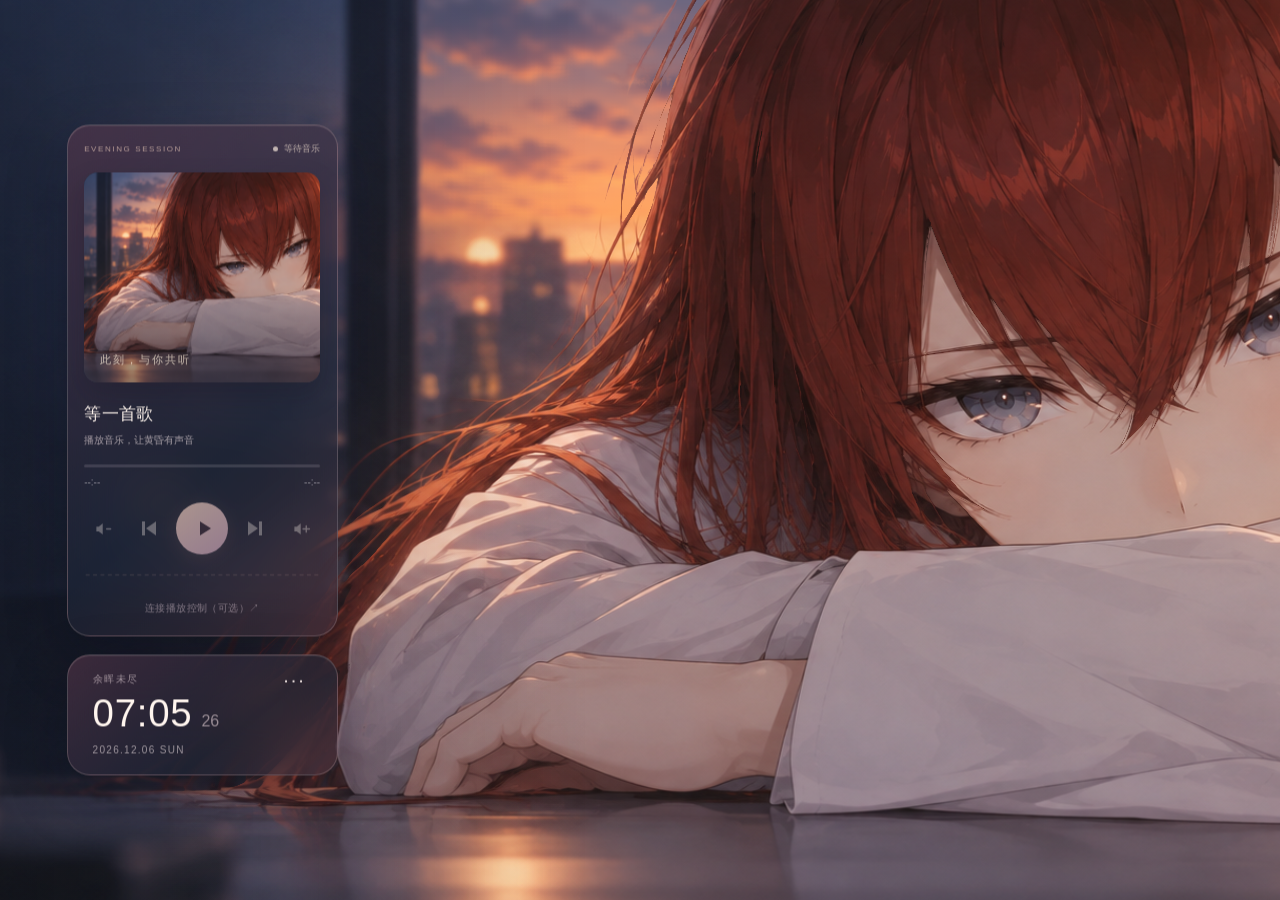
==== index.html @ 86c70a74 "Initial commit: Kurisu Evening Player" ====
<!doctype html>
<html lang="zh-CN">
<head>
  <meta charset="utf-8">
  <meta name="viewport" content="width=device-width,initial-scale=1">
  <meta name="color-scheme" content="dark">
  <title>暮色共听 · 牧濑红莉栖</title>
  <link rel="stylesheet" href="style.css?v=18">
</head>
<body>
  <div class="scene-depth" aria-hidden="true">
    <div class="scene"></div>
    <canvas id="hair-scene" hidden></canvas>
  </div>
  <div class="shade" aria-hidden="true"></div>
  <main class="widgets">
    <section class="player glass" aria-label="音乐播放器">
      <header><span class="eyebrow">EVENING SESSION</span><span id="status" class="status">等待音乐</span></header>
      <div class="artwork"><img id="cover" src="assets/kurisu-resting.png" alt="歌曲封面占位图"><img id="cover-hd" class="album" alt="高清专辑封面" referrerpolicy="no-referrer"><div class="art-shade"></div><span class="art-caption" id="art-caption">此刻，与你共听</span></div>
      <div class="track"><h1 id="title">等一首歌</h1><p id="artist">播放音乐，让黄昏有声音</p><p id="album" hidden></p></div>
      <section id="lyrics" aria-label="歌词" hidden><p id="lyric-current"><span class="lyric-main"></span><span class="lyric-sub"></span></p><p id="lyric-next"></p><small id="lyric-source"></small></section>
      <div class="timeline"><div id="progress" role="progressbar" aria-label="歌曲进度" aria-valuemin="0" aria-valuemax="100" aria-valuenow="0"><i id="progress-fill"></i></div><div class="times"><span id="elapsed">--:--</span><span id="duration">--:--</span></div></div>
      <div class="controls">
        <button id="volume-down" class="small" aria-label="降低系统音量" title="降低系统音量" disabled><svg viewBox="0 0 24 24"><path d="M11 5 6 9H3v6h3l5 4V5Z"/><path class="line" d="M16 12h5"/></svg></button>
        <button id="previous" aria-label="上一首" title="上一首" disabled><svg viewBox="0 0 24 24"><path d="M5 5h3v14H5zM19 5 9 12l10 7z"/></svg></button>
        <button id="toggle" class="primary" aria-label="播放或暂停" title="播放或暂停" disabled><svg id="play-icon" viewBox="0 0 24 24"><path d="m9 5 11 7-11 7z"/></svg><svg id="pause-icon" viewBox="0 0 24 24" hidden><path d="M6 5h4v14H6zM14 5h4v14h-4z"/></svg></button>
        <button id="next" aria-label="下一首" title="下一首" disabled><svg viewBox="0 0 24 24"><path d="M16 5h3v14h-3zM5 5l10 7-10 7z"/></svg></button>
        <button id="volume-up" class="small" aria-label="提高系统音量" title="提高系统音量" disabled><svg viewBox="0 0 24 24"><path d="M11 5 6 9H3v6h3l5 4V5Z"/><path class="line" d="M18 8v8m-4-4h8"/></svg></button>
      </div>
      <canvas id="spectrum" aria-label="实时音乐频谱"></canvas>
      <button class="connection" id="connection">连接播放控制 <span>↗</span></button>
    </section>
    <section class="clock glass" aria-label="本地时间"><div class="clock-top"><span>余晖未尽</span><button id="settings" aria-label="播放器设置" title="播放器设置">···</button></div><div class="clock-row"><time id="clock">00:00</time><span id="seconds">00</span></div><p id="date"></p></section>
  </main>
  <dialog id="settings-dialog">
    <form id="settings-form"><div class="dialog-heading"><h2>播放控制</h2><button type="button" id="close-settings" aria-label="关闭">×</button></div>
      <p id="connection-description">封面、歌名由支持 Windows 媒体会话的音乐软件提供。本机控制器可选，用于播放控制及酷狗时间补充。联网增强会向 LRCLIB、MusicBrainz 查询歌名、歌手和专辑，可在壁纸属性中关闭。</p>
      <div id="host-instructions" hidden><p>桌面壁纸不接收键盘输入，请在 Wallpaper Engine 主窗口中填写：</p><ol><li>选中「暮色共听 · 牧濑红莉栖」壁纸。</li><li>在右侧壁纸属性找到「本机播放控制连接码（可选）」。</li><li>粘贴控制器显示的连接码，点击「确定」或「应用」。</li></ol><p class="hint">不是在桌面上的这个弹窗中输入。要长期断开，请清空壁纸属性中的连接码。</p></div>
      <div id="browser-connection"><label for="token">本机控制器连接码</label><input id="token" type="password" autocomplete="off" spellcheck="false" placeholder="粘贴控制器显示的连接码"></div>
      <p class="hint" id="controller-hint">控制器：tools/start-controller.cmd。它只在本机运行；歌名和封面能否显示，取决于音乐软件是否提供系统媒体信息。</p>
      <div class="dialog-actions"><button type="button" id="disconnect">断开</button><button type="button" id="retry-connect" hidden>重新检查连接</button><button type="submit" id="submit-connect">连接</button></div><p id="connect-result" role="status"></p>
    </form>
  </dialog>
  <div id="toast" role="status" hidden></div>
  <script src="media-state.js?v=18"></script>
  <script src="src/utils/chinese.js?v=18"></script>
  <script src="src/utils/track.js?v=18"></script>
  <script src="src/media/MediaState.js?v=18"></script>
  <script src="src/media/WallpaperMediaProvider.js?v=18"></script>
  <script src="src/utils/network.js?v=18"></script>
  <script src="src/services/MediaCache.js?v=18"></script>
  <script src="src/services/lyrics/lrcParser.js?v=18"></script>
  <script src="src/services/lyrics/ttmlParser.js?v=18"></script>
  <script src="src/services/lyrics/LyricsProvider.js?v=18"></script>
  <script src="src/services/lyrics/LrclibProvider.js?v=18"></script>
  <script src="src/services/lyrics/KugouLyricsProvider.js?v=18"></script>
  <script src="src/services/lyrics/AmllLyricsProvider.js?v=18"></script>
  <script src="src/services/artwork/ArtworkProvider.js?v=18"></script>
  <script src="src/services/artwork/MusicBrainzArtworkProvider.js?v=18"></script>
  <script src="src/media/MediaEnrichment.js?v=18"></script>
  <script src="src/components/NowPlaying/NowPlaying.js?v=18"></script>
  <script src="hair-motion.js?v=18"></script>
  <script src="wallpaper.js?v=18"></script>
</body>
</html>
---- style.css ----
:root{--accent:230,169,158;--widget-scale:1;--scene-brightness:1;--glass-opacity:.58;font-family:"Segoe UI","Microsoft YaHei",sans-serif;color:#fff5ee;color-scheme:dark}
*{box-sizing:border-box}html,body{width:100%;height:100%;margin:0;overflow:hidden}body{background:#171c29}button,input{font:inherit}button{color:inherit;cursor:pointer}button:focus-visible,input:focus-visible{outline:2px solid #f6cbb9;outline-offset:4px}button:disabled{cursor:default;opacity:.32}svg{width:24px;height:24px;fill:currentColor}.line{fill:none;stroke:currentColor;stroke-width:1.7;stroke-linecap:round}[hidden]{display:none!important}
.scene{position:absolute;inset:0;background:url('assets/kurisu-resting.png') center center/cover no-repeat;filter:brightness(var(--scene-brightness))}.shade{position:absolute;inset:0;background:linear-gradient(90deg,rgba(9,14,25,.28),transparent 46%);pointer-events:none}
.widgets{position:absolute;left:5.2vw;top:50%;width:min(21vw,460px);min-width:220px;transform:translateY(-50%) scale(var(--widget-scale));transform-origin:left center;display:grid;gap:18px}
.glass{border:1px solid rgba(255,224,217,.2);background:linear-gradient(140deg,rgba(91,57,78,var(--glass-opacity)),rgba(30,39,58,.6) 63%,rgba(75,53,67,.56));backdrop-filter:blur(24px);-webkit-backdrop-filter:blur(24px);box-shadow:0 20px 60px #080d1e40,inset 0 1px 0 #ffddd314;border-radius:23px}
.player{padding:clamp(16px,1.3vw,27px)}header{display:flex;align-items:center;justify-content:space-between;gap:8px;margin-bottom:17px}.eyebrow{font-size:clamp(8px,.56vw,12px);letter-spacing:.2em;color:#f0cfbfaa}.status{font-size:clamp(9px,.62vw,13px);color:#f8e6d5aa;white-space:nowrap}.status:before{content:"";display:inline-block;width:5px;height:5px;background:#c1b4b1;border-radius:50%;margin-right:6px}.playing .status:before{background:#e9b5a0;box-shadow:0 0 8px #f9bf9470}
.artwork{position:relative;width:100%;aspect-ratio:1.12;border-radius:14px;overflow:hidden;background:#273042;box-shadow:0 12px 26px #100e1a38}.artwork img{display:block;width:100%;height:100%;object-fit:cover;object-position:81% 44%}.artwork img.album{object-position:center}.art-shade{position:absolute;inset:0;background:linear-gradient(transparent 55%,#15152075)}.art-caption{position:absolute;bottom:15px;left:16px;font-size:11px;letter-spacing:.18em;color:#fff0dcbb}.track{margin:20px 0 17px;min-width:0}.track h1{font-size:clamp(17px,1.3vw,28px);font-weight:500;letter-spacing:.025em;margin:0 0 8px;white-space:nowrap;overflow:hidden;text-overflow:ellipsis}.track p{font-size:clamp(10px,.74vw,15px);margin:0;color:#eddee0a3;white-space:nowrap;overflow:hidden;text-overflow:ellipsis}
#progress{height:3px;background:#e9dce425;border-radius:5px;overflow:hidden}#progress-fill{display:block;height:100%;width:0;background:rgb(var(--accent));border-radius:5px}.times{display:flex;justify-content:space-between;font-size:10px;font-variant-numeric:tabular-nums;color:#dcd8de92;margin-top:9px}.controls{display:flex;align-items:center;justify-content:space-between;margin:15px 0 8px;gap:8px}.controls button{border:0;background:none;display:grid;place-items:center;width:38px;height:38px;border-radius:50%;transition:background .18s,transform .18s}.controls button:not(:disabled):hover{background:#f2c5bb22;transform:translateY(-1px)}.controls .small svg{width:19px;height:19px}.controls .primary{width:52px;height:52px;color:#3f2e3b;background:linear-gradient(145deg,#f3d0bd,#cfa7bc);box-shadow:0 4px 20px #eda48c26}.controls .primary:not(:disabled):hover{background:#f5d6c4}.controls .primary:disabled{opacity:.65}.primary #play-icon{margin-left:1px}#spectrum{display:block;width:100%;height:25px;opacity:.65;margin-top:4px}.connection{display:block;margin:11px auto 0;padding:3px 6px;font-size:10px;letter-spacing:.04em;color:#ddc9d37f;background:none;border:0}.connection:hover{color:#f7ded1}.connection span{margin-left:5px}
.clock{padding:17px 25px 19px}.clock-top{display:flex;align-items:center;justify-content:space-between;color:#ead8dc9c;font-size:10px;letter-spacing:.15em}.clock-top button{border:0;background:none;font-size:20px;line-height:12px;color:#e3d8d6;letter-spacing:.1em}.clock-row{display:flex;align-items:baseline;gap:9px;margin-top:6px}.clock time{font-size:clamp(32px,3vw,60px);font-weight:250;line-height:1.1;letter-spacing:.02em;font-variant-numeric:tabular-nums}.clock #seconds{font-size:16px;font-weight:300;color:#d5c3c8a8;font-variant-numeric:tabular-nums}.clock p{font-size:10px;color:#ecdee29c;letter-spacing:.13em;margin:10px 0 0}
dialog{border:1px solid #dfc5cb40;border-radius:20px;background:#262638;color:#f5e8e7;padding:25px;width:min(430px,90vw);box-shadow:0 20px 90px #0008}dialog::backdrop{background:#0e122b88;backdrop-filter:blur(6px)}dialog h2{font-size:19px;margin:0}.dialog-heading{display:flex;align-items:center;justify-content:space-between}.dialog-heading button{border:0;background:none;font-size:28px;color:#ccb9c5}dialog p{line-height:1.9;font-size:13px;color:#d5c6cf}dialog label{display:block;font-size:12px;margin:20px 0 9px}dialog input{width:100%;border:1px solid #c5a2b344;border-radius:8px;background:#191c2b;color:#fff;padding:12px}dialog .hint{font-size:11px;color:#ad9dac}.dialog-actions{display:flex;justify-content:flex-end;gap:10px}.dialog-actions button{border:0;padding:10px 22px;border-radius:8px;background:#e1bbaa;color:#332b38}.dialog-actions button:first-child{background:#ffffff10;color:#d5c6cf}#connect-result{margin-bottom:0}#toast{position:fixed;bottom:4vh;left:50%;transform:translateX(-50%);padding:13px 22px;background:#262637ee;border:1px solid #e3c4d133;border-radius:12px;font-size:13px;max-width:90vw;box-shadow:0 12px 40px #0004}
@media(min-width:2400px){.widgets{gap:28px}.glass{border-radius:30px}header{margin-bottom:24px}.track{margin:27px 0 23px}.times,.connection,.clock-top,.clock p{font-size:15px}.controls{margin:24px 0 16px}.controls button{width:56px;height:56px}.controls .primary{width:74px;height:74px}.controls svg{width:32px;height:32px}#spectrum{height:34px}.clock{padding:25px 32px}.clock #seconds{font-size:23px}.art-caption{font-size:15px}}
@media(max-height:720px) and (min-aspect-ratio:4/3){.widgets{width:19vw;min-width:180px;gap:12px}.player{padding:13px}header{margin-bottom:10px}.artwork{aspect-ratio:1.35}.track{margin:12px 0}.controls{margin:8px 0 2px}.controls .primary{width:40px;height:40px}.clock{padding:12px 20px}.clock time{font-size:31px}.connection{margin-top:5px}#spectrum{height:18px}}
@media(max-aspect-ratio:4/3){.scene{background-position:70% center}.widgets{width:min(34vw,330px);min-width:180px;left:4vw}.shade{background:linear-gradient(90deg,#09101970,transparent 70%)}}
@media(prefers-reduced-motion:reduce){*{transition:none!important}}
dialog ol{padding-left:20px;font-size:13px;line-height:1.9;color:#eedcd6}dialog li+li{margin-top:7px}
#hair-scene{position:absolute;inset:0;width:100%;height:100%;pointer-events:none;filter:brightness(var(--scene-brightness))}.timeline-unavailable #progress{opacity:.35}.timeline-unavailable .times{justify-content:center}.timeline-unavailable #duration{display:none}
.scene-depth{position:absolute;inset:0;transform-origin:50% 50%;will-change:transform;pointer-events:none}
/* Now Playing remains independent of the animated scene. */
.artwork #cover-hd{position:absolute;inset:0;height:100%;opacity:0;transition:opacity .3s ease;pointer-events:none}
.artwork #cover-hd.ready{opacity:1}.artwork{max-height:25vh}
.track #album{font-size:10px;margin-top:6px;color:#d9c6cd75}
.track:has(+ #lyrics:not([hidden])){margin-bottom:8px}
#lyrics{margin:0 0 14px;min-width:0}
#lyrics p{margin:0;min-width:0}
#lyric-current{font-size:clamp(14px,.98vw,18px);font-weight:500;letter-spacing:.04em;line-height:1.45;color:#fff6ef}
#lyric-current .lyric-main{display:block;white-space:nowrap;overflow:hidden;text-overflow:ellipsis}
#lyric-current .lyric-sub{display:block;margin-top:3px;font-size:.78em;font-weight:400;letter-spacing:.03em;line-height:1.4;color:#f4d9cdb0;white-space:nowrap;overflow:hidden;text-overflow:ellipsis}
body:not(.playing) #lyrics{opacity:.72}
#lyric-next,#lyric-source{display:none!important}
.widgets{max-height:94vh}.player{min-height:0}
@media(min-aspect-ratio:21/9){.widgets{width:min(19vw,400px)}}
@media(max-height:850px){.widgets{gap:12px}.artwork{max-height:19vh}.player{padding:14px}.track{margin:12px 0}header{margin-bottom:10px}#lyrics{margin-bottom:8px}#lyric-current{font-size:13px}#lyrics #lyric-next{font-size:11px}.clock{padding:12px 20px}.clock time{font-size:32px}.controls{margin:8px 0}.controls .primary{height:40px;width:40px}}
@media(max-height:600px){.artwork{max-height:13vh}.eyebrow,#spectrum,#lyric-source,#lyric-next{display:none!important}.clock{padding:9px 18px}.clock p{margin-top:5px}.track{margin:8px 0}.connection{margin-top:4px}#lyrics{margin-bottom:6px}.widgets{gap:8px}}
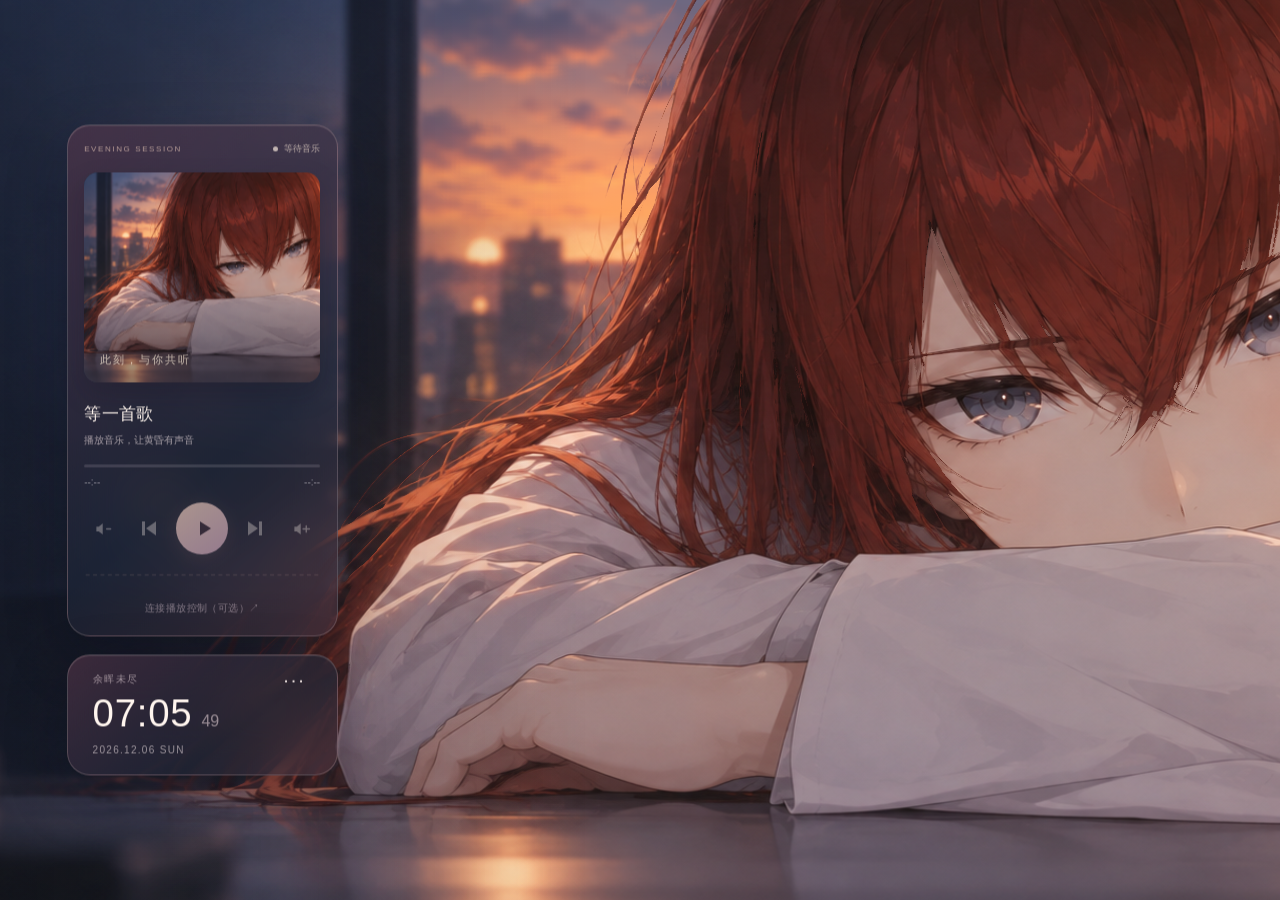
==== commit 13a6bf0b: "Improve LRCLIB lyric matching with staged search and local ranking" ====
--- a/index.html
+++ b/index.html
@@ -52,12 +52,12 @@
   <script src="src/services/lyrics/lrcParser.js?v=18"></script>
   <script src="src/services/lyrics/ttmlParser.js?v=18"></script>
   <script src="src/services/lyrics/LyricsProvider.js?v=18"></script>
-  <script src="src/services/lyrics/LrclibProvider.js?v=18"></script>
+  <script src="src/services/lyrics/LrclibProvider.js?v=19"></script>
   <script src="src/services/lyrics/KugouLyricsProvider.js?v=18"></script>
   <script src="src/services/lyrics/AmllLyricsProvider.js?v=18"></script>
   <script src="src/services/artwork/ArtworkProvider.js?v=18"></script>
   <script src="src/services/artwork/MusicBrainzArtworkProvider.js?v=18"></script>
-  <script src="src/media/MediaEnrichment.js?v=18"></script>
+  <script src="src/media/MediaEnrichment.js?v=19"></script>
   <script src="src/components/NowPlaying/NowPlaying.js?v=18"></script>
   <script src="hair-motion.js?v=18"></script>
   <script src="wallpaper.js?v=18"></script>
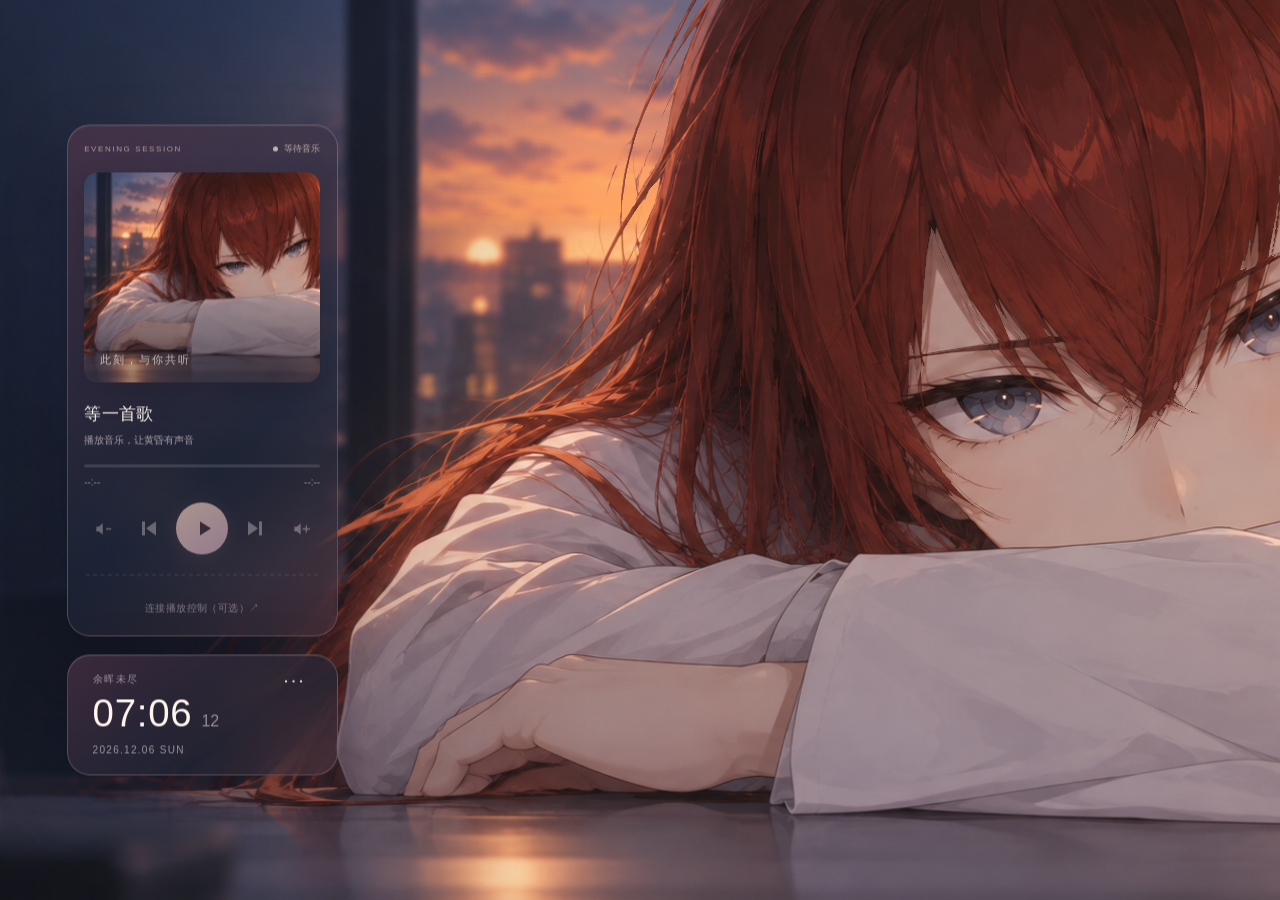
==== commit e924d301: "Handle translated title annotations in LRCLIB matching" ====
--- a/index.html
+++ b/index.html
@@ -52,12 +52,12 @@
   <script src="src/services/lyrics/lrcParser.js?v=18"></script>
   <script src="src/services/lyrics/ttmlParser.js?v=18"></script>
   <script src="src/services/lyrics/LyricsProvider.js?v=18"></script>
-  <script src="src/services/lyrics/LrclibProvider.js?v=19"></script>
+  <script src="src/services/lyrics/LrclibProvider.js?v=20"></script>
   <script src="src/services/lyrics/KugouLyricsProvider.js?v=18"></script>
   <script src="src/services/lyrics/AmllLyricsProvider.js?v=18"></script>
   <script src="src/services/artwork/ArtworkProvider.js?v=18"></script>
   <script src="src/services/artwork/MusicBrainzArtworkProvider.js?v=18"></script>
-  <script src="src/media/MediaEnrichment.js?v=19"></script>
+  <script src="src/media/MediaEnrichment.js?v=20"></script>
   <script src="src/components/NowPlaying/NowPlaying.js?v=18"></script>
   <script src="hair-motion.js?v=18"></script>
   <script src="wallpaper.js?v=18"></script>
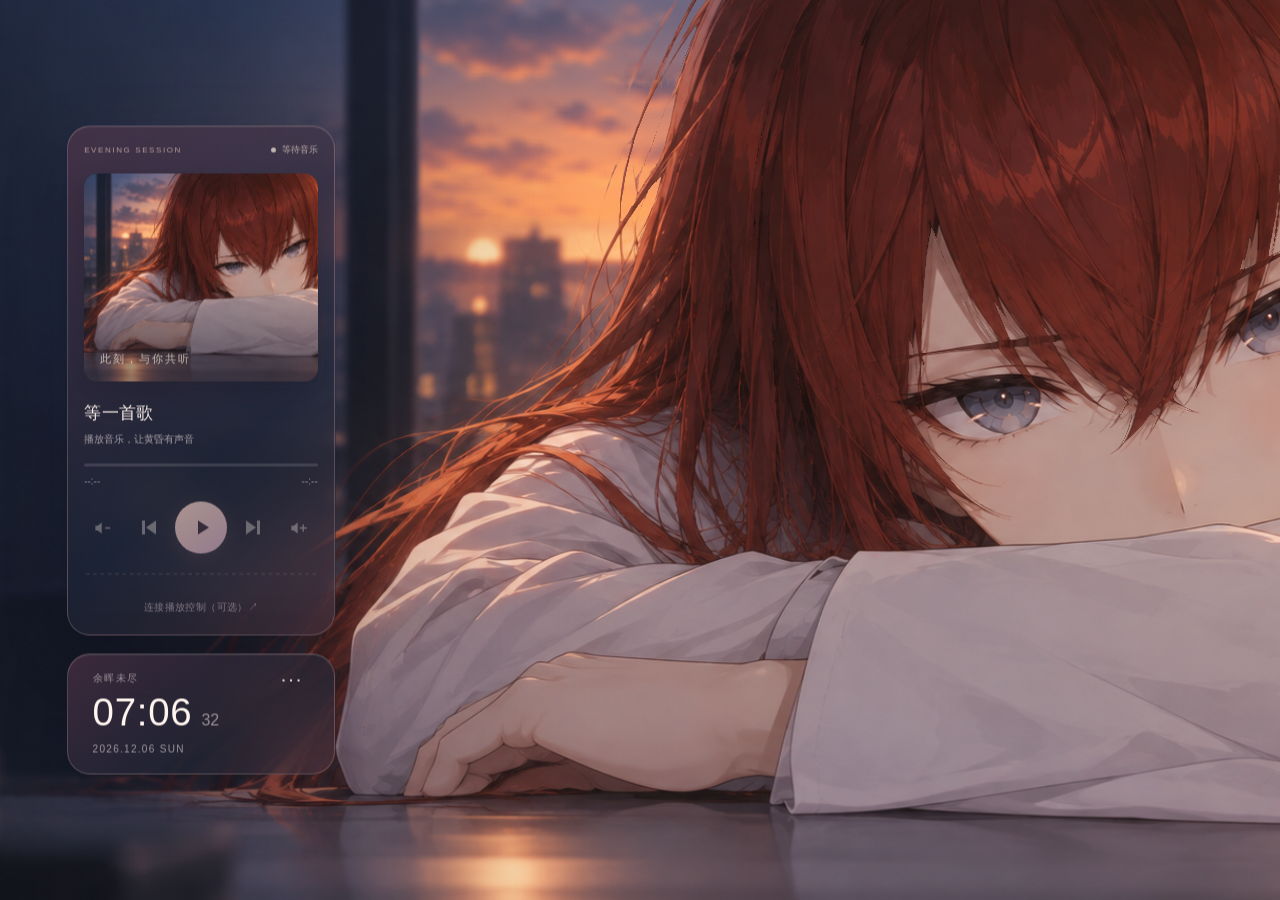
==== commit 2ddd0566: "Keep player width stable for long song titles" ====
--- a/index.html
+++ b/index.html
@@ -5,7 +5,7 @@
   <meta name="viewport" content="width=device-width,initial-scale=1">
   <meta name="color-scheme" content="dark">
   <title>暮色共听 · 牧濑红莉栖</title>
-  <link rel="stylesheet" href="style.css?v=18">
+  <link rel="stylesheet" href="style.css?v=21">
 </head>
 <body>
   <div class="scene-depth" aria-hidden="true">
--- a/style.css
+++ b/style.css
@@ -1,7 +1,7 @@
 :root{--accent:230,169,158;--widget-scale:1;--scene-brightness:1;--glass-opacity:.58;font-family:"Segoe UI","Microsoft YaHei",sans-serif;color:#fff5ee;color-scheme:dark}
 *{box-sizing:border-box}html,body{width:100%;height:100%;margin:0;overflow:hidden}body{background:#171c29}button,input{font:inherit}button{color:inherit;cursor:pointer}button:focus-visible,input:focus-visible{outline:2px solid #f6cbb9;outline-offset:4px}button:disabled{cursor:default;opacity:.32}svg{width:24px;height:24px;fill:currentColor}.line{fill:none;stroke:currentColor;stroke-width:1.7;stroke-linecap:round}[hidden]{display:none!important}
 .scene{position:absolute;inset:0;background:url('assets/kurisu-resting.png') center center/cover no-repeat;filter:brightness(var(--scene-brightness))}.shade{position:absolute;inset:0;background:linear-gradient(90deg,rgba(9,14,25,.28),transparent 46%);pointer-events:none}
-.widgets{position:absolute;left:5.2vw;top:50%;width:min(21vw,460px);min-width:220px;transform:translateY(-50%) scale(var(--widget-scale));transform-origin:left center;display:grid;gap:18px}
+.widgets{position:absolute;left:5.2vw;top:50%;width:min(21vw,460px);min-width:220px;transform:translateY(-50%) scale(var(--widget-scale));transform-origin:left center;display:grid;grid-template-columns:minmax(0,1fr);gap:18px}
 .glass{border:1px solid rgba(255,224,217,.2);background:linear-gradient(140deg,rgba(91,57,78,var(--glass-opacity)),rgba(30,39,58,.6) 63%,rgba(75,53,67,.56));backdrop-filter:blur(24px);-webkit-backdrop-filter:blur(24px);box-shadow:0 20px 60px #080d1e40,inset 0 1px 0 #ffddd314;border-radius:23px}
 .player{padding:clamp(16px,1.3vw,27px)}header{display:flex;align-items:center;justify-content:space-between;gap:8px;margin-bottom:17px}.eyebrow{font-size:clamp(8px,.56vw,12px);letter-spacing:.2em;color:#f0cfbfaa}.status{font-size:clamp(9px,.62vw,13px);color:#f8e6d5aa;white-space:nowrap}.status:before{content:"";display:inline-block;width:5px;height:5px;background:#c1b4b1;border-radius:50%;margin-right:6px}.playing .status:before{background:#e9b5a0;box-shadow:0 0 8px #f9bf9470}
 .artwork{position:relative;width:100%;aspect-ratio:1.12;border-radius:14px;overflow:hidden;background:#273042;box-shadow:0 12px 26px #100e1a38}.artwork img{display:block;width:100%;height:100%;object-fit:cover;object-position:81% 44%}.artwork img.album{object-position:center}.art-shade{position:absolute;inset:0;background:linear-gradient(transparent 55%,#15152075)}.art-caption{position:absolute;bottom:15px;left:16px;font-size:11px;letter-spacing:.18em;color:#fff0dcbb}.track{margin:20px 0 17px;min-width:0}.track h1{font-size:clamp(17px,1.3vw,28px);font-weight:500;letter-spacing:.025em;margin:0 0 8px;white-space:nowrap;overflow:hidden;text-overflow:ellipsis}.track p{font-size:clamp(10px,.74vw,15px);margin:0;color:#eddee0a3;white-space:nowrap;overflow:hidden;text-overflow:ellipsis}
@@ -27,7 +27,7 @@
 #lyric-current .lyric-sub{display:block;margin-top:3px;font-size:.78em;font-weight:400;letter-spacing:.03em;line-height:1.4;color:#f4d9cdb0;white-space:nowrap;overflow:hidden;text-overflow:ellipsis}
 body:not(.playing) #lyrics{opacity:.72}
 #lyric-next,#lyric-source{display:none!important}
-.widgets{max-height:94vh}.player{min-height:0}
+.widgets{max-height:94vh}.player{width:100%;min-width:0;min-height:0}
 @media(min-aspect-ratio:21/9){.widgets{width:min(19vw,400px)}}
 @media(max-height:850px){.widgets{gap:12px}.artwork{max-height:19vh}.player{padding:14px}.track{margin:12px 0}header{margin-bottom:10px}#lyrics{margin-bottom:8px}#lyric-current{font-size:13px}#lyrics #lyric-next{font-size:11px}.clock{padding:12px 20px}.clock time{font-size:32px}.controls{margin:8px 0}.controls .primary{height:40px;width:40px}}
 @media(max-height:600px){.artwork{max-height:13vh}.eyebrow,#spectrum,#lyric-source,#lyric-next{display:none!important}.clock{padding:9px 18px}.clock p{margin-top:5px}.track{margin:8px 0}.connection{margin-top:4px}#lyrics{margin-bottom:6px}.widgets{gap:8px}}
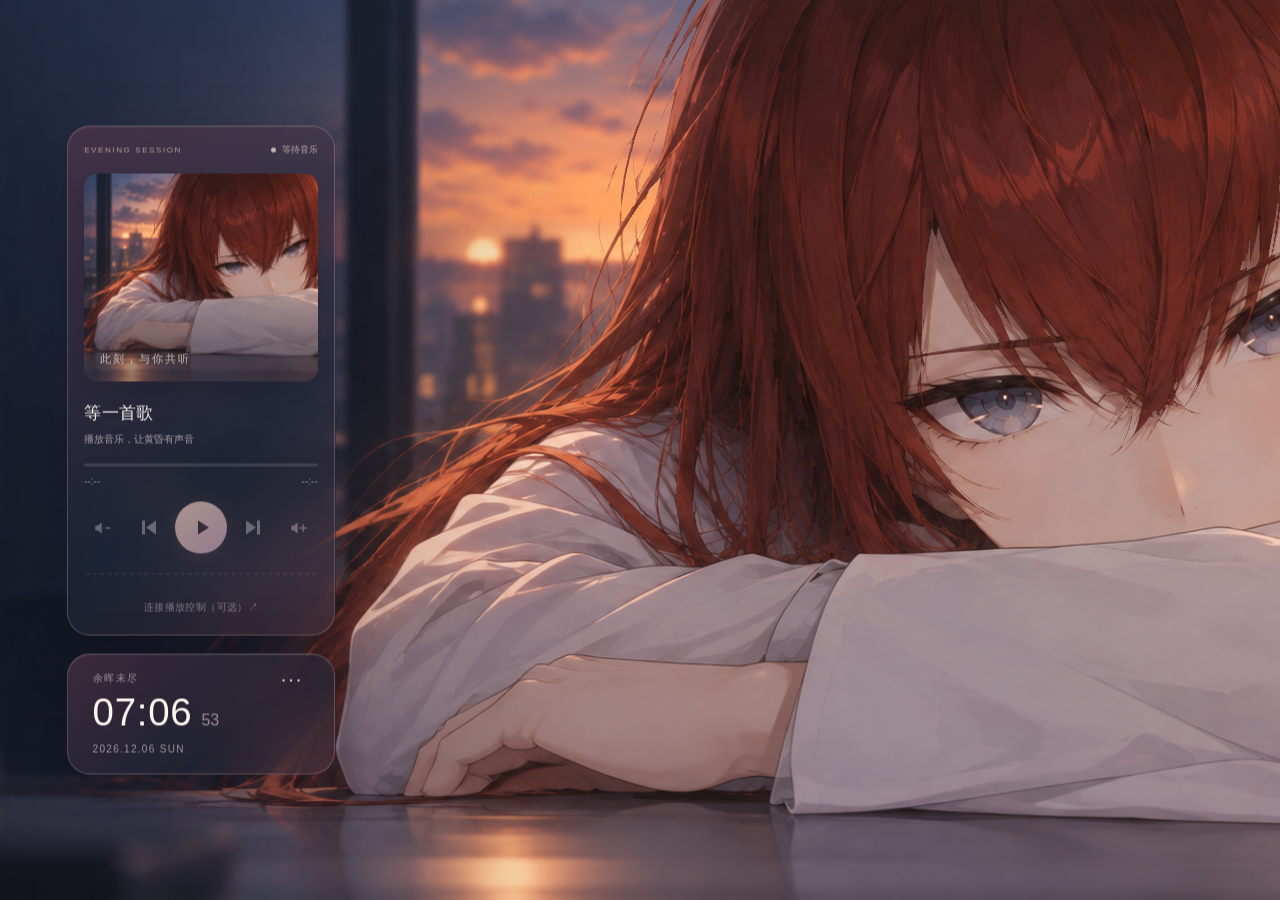
==== commit aa06f2d0: "Improve AMLL matching and existing Chinese lyric translations" ====
--- a/index.html
+++ b/index.html
@@ -34,7 +34,7 @@
   </main>
   <dialog id="settings-dialog">
     <form id="settings-form"><div class="dialog-heading"><h2>播放控制</h2><button type="button" id="close-settings" aria-label="关闭">×</button></div>
-      <p id="connection-description">封面、歌名由支持 Windows 媒体会话的音乐软件提供。本机控制器可选，用于播放控制及酷狗时间补充。联网增强会向 LRCLIB、MusicBrainz 查询歌名、歌手和专辑，可在壁纸属性中关闭。</p>
+      <p id="connection-description">封面、歌名由支持 Windows 媒体会话的音乐软件提供。本机控制器可选，用于播放控制及酷狗时间补充。联网增强会向 AMLL、LRCLIB、MusicBrainz 查询歌名、歌手和专辑，优先显示词库已有的中文译文，可在壁纸属性中关闭。</p>
       <div id="host-instructions" hidden><p>桌面壁纸不接收键盘输入，请在 Wallpaper Engine 主窗口中填写：</p><ol><li>选中「暮色共听 · 牧濑红莉栖」壁纸。</li><li>在右侧壁纸属性找到「本机播放控制连接码（可选）」。</li><li>粘贴控制器显示的连接码，点击「确定」或「应用」。</li></ol><p class="hint">不是在桌面上的这个弹窗中输入。要长期断开，请清空壁纸属性中的连接码。</p></div>
       <div id="browser-connection"><label for="token">本机控制器连接码</label><input id="token" type="password" autocomplete="off" spellcheck="false" placeholder="粘贴控制器显示的连接码"></div>
       <p class="hint" id="controller-hint">控制器：tools/start-controller.cmd。它只在本机运行；歌名和封面能否显示，取决于音乐软件是否提供系统媒体信息。</p>
@@ -45,19 +45,20 @@
   <script src="media-state.js?v=18"></script>
   <script src="src/utils/chinese.js?v=18"></script>
   <script src="src/utils/track.js?v=18"></script>
+  <script src="src/utils/lyricsMatch.js?v=22"></script>
   <script src="src/media/MediaState.js?v=18"></script>
   <script src="src/media/WallpaperMediaProvider.js?v=18"></script>
   <script src="src/utils/network.js?v=18"></script>
   <script src="src/services/MediaCache.js?v=18"></script>
   <script src="src/services/lyrics/lrcParser.js?v=18"></script>
-  <script src="src/services/lyrics/ttmlParser.js?v=18"></script>
+  <script src="src/services/lyrics/ttmlParser.js?v=22"></script>
   <script src="src/services/lyrics/LyricsProvider.js?v=18"></script>
-  <script src="src/services/lyrics/LrclibProvider.js?v=20"></script>
+  <script src="src/services/lyrics/LrclibProvider.js?v=22"></script>
   <script src="src/services/lyrics/KugouLyricsProvider.js?v=18"></script>
-  <script src="src/services/lyrics/AmllLyricsProvider.js?v=18"></script>
+  <script src="src/services/lyrics/AmllLyricsProvider.js?v=22"></script>
   <script src="src/services/artwork/ArtworkProvider.js?v=18"></script>
   <script src="src/services/artwork/MusicBrainzArtworkProvider.js?v=18"></script>
-  <script src="src/media/MediaEnrichment.js?v=20"></script>
+  <script src="src/media/MediaEnrichment.js?v=22"></script>
   <script src="src/components/NowPlaying/NowPlaying.js?v=18"></script>
   <script src="hair-motion.js?v=18"></script>
   <script src="wallpaper.js?v=18"></script>
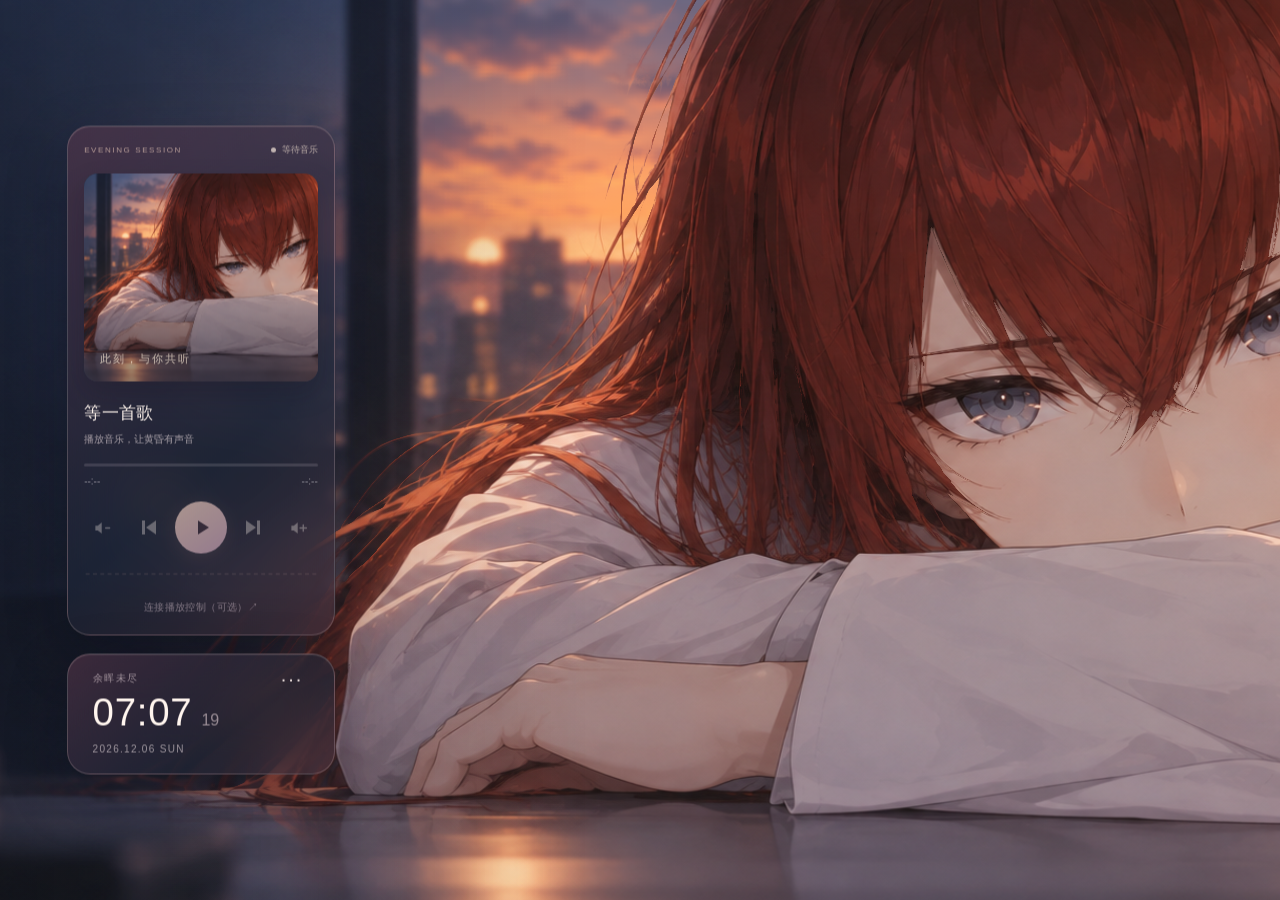
==== commit a9f6cc80: "Load lyric sources concurrently and recover missing artist metadata" ====
--- a/index.html
+++ b/index.html
@@ -5,7 +5,7 @@
   <meta name="viewport" content="width=device-width,initial-scale=1">
   <meta name="color-scheme" content="dark">
   <title>暮色共听 · 牧濑红莉栖</title>
-  <link rel="stylesheet" href="style.css?v=21">
+  <link rel="stylesheet" href="style.css?v=23">
 </head>
 <body>
   <div class="scene-depth" aria-hidden="true">
@@ -19,6 +19,7 @@
       <div class="artwork"><img id="cover" src="assets/kurisu-resting.png" alt="歌曲封面占位图"><img id="cover-hd" class="album" alt="高清专辑封面" referrerpolicy="no-referrer"><div class="art-shade"></div><span class="art-caption" id="art-caption">此刻，与你共听</span></div>
       <div class="track"><h1 id="title">等一首歌</h1><p id="artist">播放音乐，让黄昏有声音</p><p id="album" hidden></p></div>
       <section id="lyrics" aria-label="歌词" hidden><p id="lyric-current"><span class="lyric-main"></span><span class="lyric-sub"></span></p><p id="lyric-next"></p><small id="lyric-source"></small></section>
+      <p id="lyric-status" role="status" hidden></p>
       <div class="timeline"><div id="progress" role="progressbar" aria-label="歌曲进度" aria-valuemin="0" aria-valuemax="100" aria-valuenow="0"><i id="progress-fill"></i></div><div class="times"><span id="elapsed">--:--</span><span id="duration">--:--</span></div></div>
       <div class="controls">
         <button id="volume-down" class="small" aria-label="降低系统音量" title="降低系统音量" disabled><svg viewBox="0 0 24 24"><path d="M11 5 6 9H3v6h3l5 4V5Z"/><path class="line" d="M16 12h5"/></svg></button>
@@ -44,23 +45,23 @@
   <div id="toast" role="status" hidden></div>
   <script src="media-state.js?v=18"></script>
   <script src="src/utils/chinese.js?v=18"></script>
-  <script src="src/utils/track.js?v=18"></script>
-  <script src="src/utils/lyricsMatch.js?v=22"></script>
-  <script src="src/media/MediaState.js?v=18"></script>
-  <script src="src/media/WallpaperMediaProvider.js?v=18"></script>
+  <script src="src/utils/track.js?v=23"></script>
+  <script src="src/utils/lyricsMatch.js?v=23"></script>
+  <script src="src/media/MediaState.js?v=23"></script>
+  <script src="src/media/WallpaperMediaProvider.js?v=23"></script>
   <script src="src/utils/network.js?v=18"></script>
   <script src="src/services/MediaCache.js?v=18"></script>
   <script src="src/services/lyrics/lrcParser.js?v=18"></script>
   <script src="src/services/lyrics/ttmlParser.js?v=22"></script>
   <script src="src/services/lyrics/LyricsProvider.js?v=18"></script>
   <script src="src/services/lyrics/LrclibProvider.js?v=22"></script>
-  <script src="src/services/lyrics/KugouLyricsProvider.js?v=18"></script>
-  <script src="src/services/lyrics/AmllLyricsProvider.js?v=22"></script>
+  <script src="src/services/lyrics/KugouLyricsProvider.js?v=23"></script>
+  <script src="src/services/lyrics/AmllLyricsProvider.js?v=23"></script>
   <script src="src/services/artwork/ArtworkProvider.js?v=18"></script>
   <script src="src/services/artwork/MusicBrainzArtworkProvider.js?v=18"></script>
-  <script src="src/media/MediaEnrichment.js?v=22"></script>
-  <script src="src/components/NowPlaying/NowPlaying.js?v=18"></script>
+  <script src="src/media/MediaEnrichment.js?v=23"></script>
+  <script src="src/components/NowPlaying/NowPlaying.js?v=23"></script>
   <script src="hair-motion.js?v=18"></script>
-  <script src="wallpaper.js?v=18"></script>
+  <script src="wallpaper.js?v=23"></script>
 </body>
 </html>
--- a/style.css
+++ b/style.css
@@ -21,6 +21,7 @@
 .track #album{font-size:10px;margin-top:6px;color:#d9c6cd75}
 .track:has(+ #lyrics:not([hidden])){margin-bottom:8px}
 #lyrics{margin:0 0 14px;min-width:0}
+#lyric-status{margin:0 0 12px;font-size:12px;line-height:1.5;color:#f4d9cd99;min-width:0}
 #lyrics p{margin:0;min-width:0}
 #lyric-current{font-size:clamp(14px,.98vw,18px);font-weight:500;letter-spacing:.04em;line-height:1.45;color:#fff6ef}
 #lyric-current .lyric-main{display:block;white-space:nowrap;overflow:hidden;text-overflow:ellipsis}
